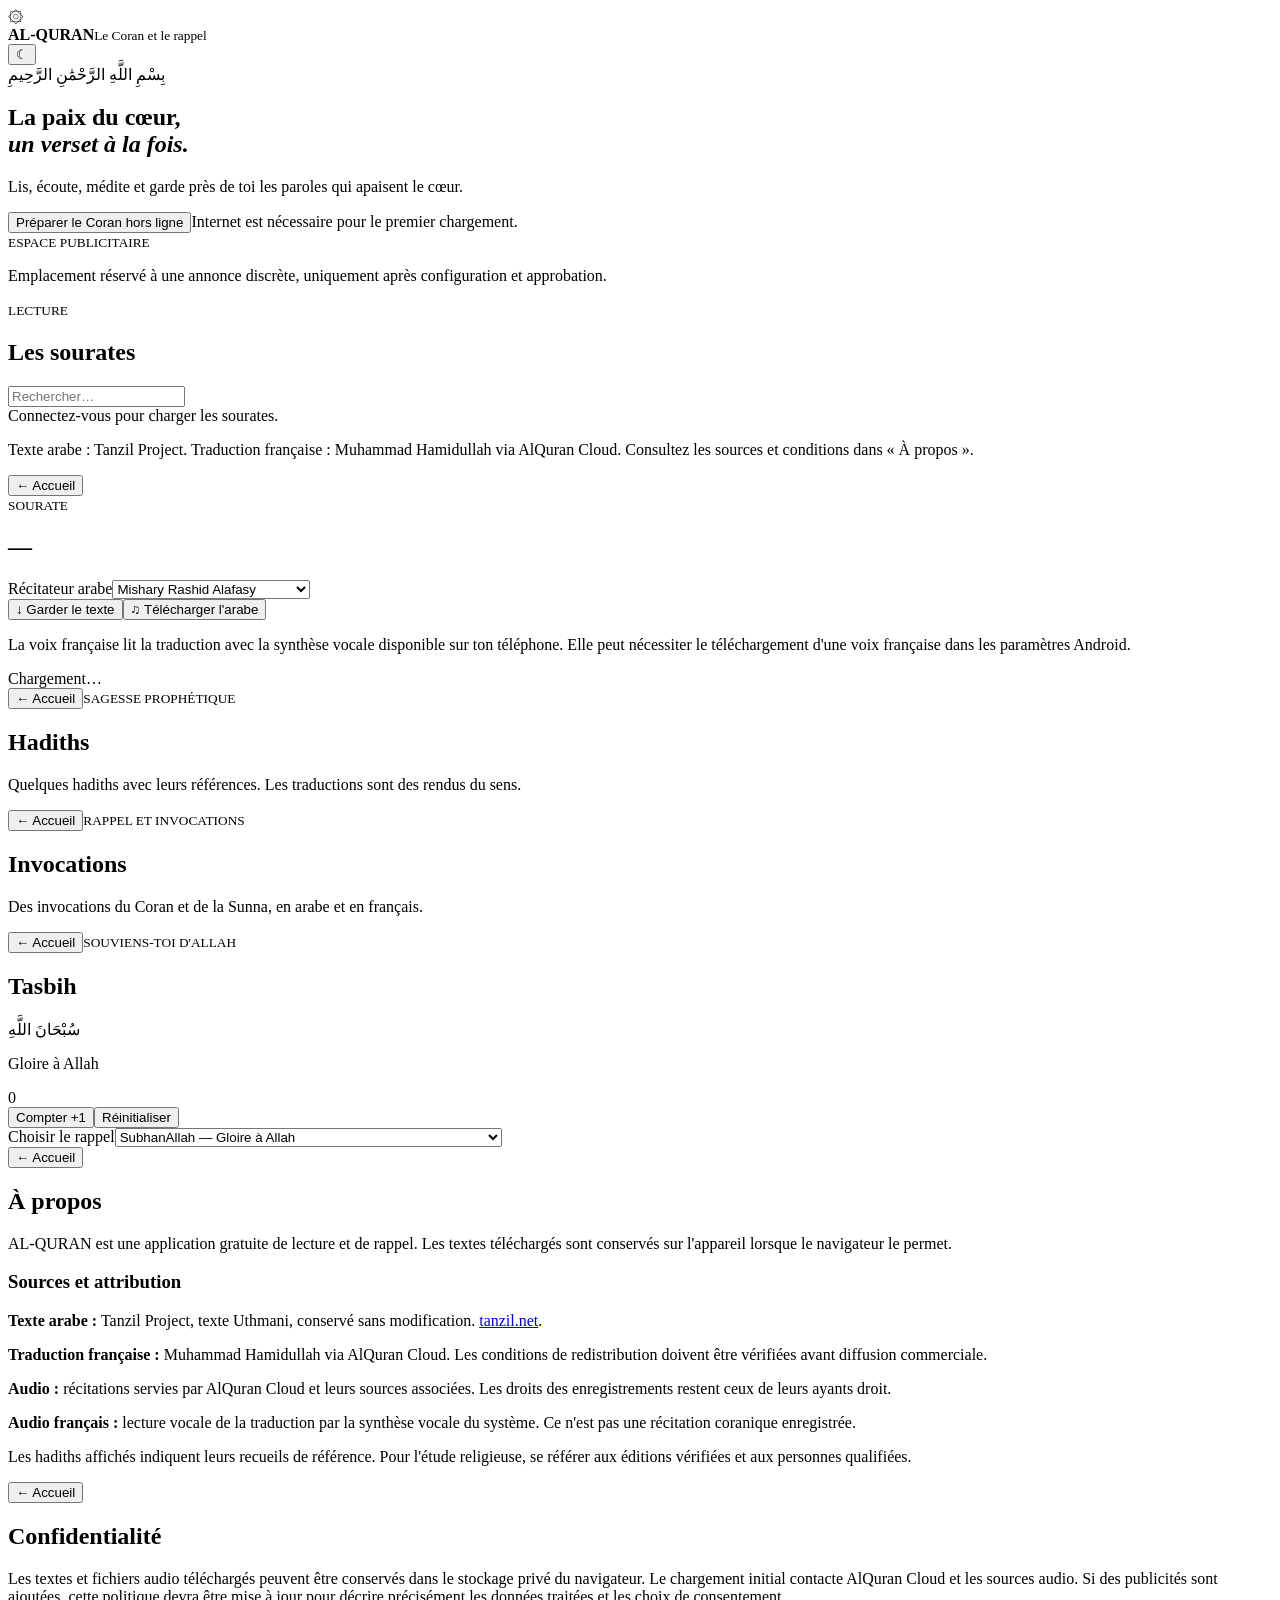
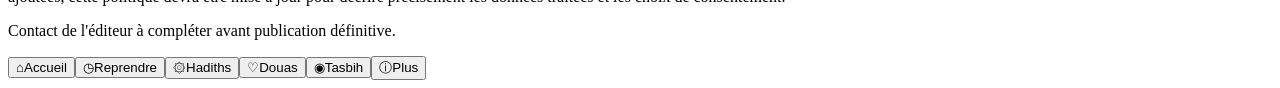
==== index.html @ 8700063e "Add files via upload" ====
<!doctype html>
<html lang="fr">
<head>
<meta charset="utf-8"><meta name="viewport" content="width=device-width,initial-scale=1,viewport-fit=cover">
<meta name="theme-color" content="#0d3b2e"><meta name="description" content="AL-QURAN : Coran en arabe et français, récitations, hadiths, invocations et tasbih.">
<link rel="manifest" href="manifest.webmanifest"><link rel="stylesheet" href="style.css">
<title>AL-QURAN — Le Coran et le rappel</title>
</head><body>
<header class="top"><div class="brand"><div class="mark">۞</div><div><strong>AL-QURAN</strong><small>Le Coran et le rappel</small></div></div><button id="themeBtn" class="iconbtn" aria-label="Changer le thème">☾</button></header>
<main>
<section id="home" class="screen active">
 <div class="hero"><div class="eyebrow">بِسْمِ اللَّهِ الرَّحْمَٰنِ الرَّحِيمِ</div><h1>La paix du cœur,<br><em>un verset à la fois.</em></h1><p>Lis, écoute, médite et garde près de toi les paroles qui apaisent le cœur.</p><div class="hero-actions"><button id="syncBtn" class="primary">Préparer le Coran hors ligne</button><span id="syncStatus" class="muted">Internet est nécessaire pour le premier chargement.</span></div></div>
 <aside class="ad-slot"><small>ESPACE PUBLICITAIRE</small><p>Emplacement réservé à une annonce discrète, uniquement après configuration et approbation.</p></aside>
 <div class="sectionhead"><div><small>LECTURE</small><h2>Les sourates</h2></div><input id="search" placeholder="Rechercher…" aria-label="Rechercher une sourate"></div><div id="surahList" class="surah-list"><div class="empty">Connectez-vous pour charger les sourates.</div></div>
 <p class="credit">Texte arabe : Tanzil Project. Traduction française : Muhammad Hamidullah via AlQuran Cloud. Consultez les sources et conditions dans « À propos ».</p>
</section>
<section id="reader" class="screen"><button class="back" id="backBtn">← Accueil</button><div class="reader-head"><small id="surahMeta">SOURATE</small><h1 id="surahTitle">—</h1><div id="surahMeaning" class="muted"></div>
 <label class="field-label" for="reciterSelect">Récitateur arabe</label><select id="reciterSelect" class="select"><option value="ar.alafasy">Mishary Rashid Alafasy</option><option value="ar.sudais">Abdul Rahman Al-Sudais</option><option value="ar.husary">Mahmoud Khalil Al-Husary</option><option value="ar.minshawi">Mohamed Siddiq Al-Minshawi</option><option value="ar.mahermuaiqly">Maher Al-Muaiqly</option></select>
 <div class="reader-tools"><button id="downloadTextBtn" class="soft">↓ Garder le texte</button><button id="downloadAudioBtn" class="soft">♫ Télécharger l'arabe</button></div><div id="audioStatus" class="muted"></div><p class="muted">La voix française lit la traduction avec la synthèse vocale disponible sur ton téléphone. Elle peut nécessiter le téléchargement d'une voix française dans les paramètres Android.</p></div><div id="ayahList" class="ayah-list"><div class="empty">Chargement…</div></div></section>
<section id="hadith" class="screen"><button class="back" data-home>← Accueil</button><small class="eyebrow-label">SAGESSE PROPHÉTIQUE</small><h1>Hadiths</h1><p class="muted">Quelques hadiths avec leurs références. Les traductions sont des rendus du sens.</p><div id="hadithList" class="content-list"></div></section>
<section id="duas" class="screen"><button class="back" data-home>← Accueil</button><small class="eyebrow-label">RAPPEL ET INVOCATIONS</small><h1>Invocations</h1><p class="muted">Des invocations du Coran et de la Sunna, en arabe et en français.</p><div id="duaList" class="content-list"></div></section>
<section id="tasbih" class="screen"><button class="back" data-home>← Accueil</button><small class="eyebrow-label">SOUVIENS-TOI D'ALLAH</small><h1>Tasbih</h1><div class="tasbih-card"><p class="arabic tasbih-ar" id="dhikrText">سُبْحَانَ اللَّهِ</p><p class="muted" id="dhikrMeaning">Gloire à Allah</p><div id="counter" class="counter">0</div><div class="tasbih-actions"><button id="countBtn" class="primary">Compter +1</button><button id="resetBtn" class="soft">Réinitialiser</button></div><label class="field-label" for="dhikrSelect">Choisir le rappel</label><select id="dhikrSelect" class="select"><option value="0">SubhanAllah — Gloire à Allah</option><option value="1">Alhamdulillah — Louange à Allah</option><option value="2">Allahu Akbar — Allah est le plus grand</option><option value="3">Astaghfirullah — Je demande pardon à Allah</option><option value="4">La ilaha illa Allah — Nulle divinité digne d'adoration sauf Allah</option></select></div></section>
<section id="about" class="screen"><button class="back" data-home>← Accueil</button><h1>À propos</h1><p>AL-QURAN est une application gratuite de lecture et de rappel. Les textes téléchargés sont conservés sur l'appareil lorsque le navigateur le permet.</p><h3>Sources et attribution</h3><p><b>Texte arabe :</b> Tanzil Project, texte Uthmani, conservé sans modification. <a href="https://tanzil.net" target="_blank" rel="noopener">tanzil.net</a>.</p><p><b>Traduction française :</b> Muhammad Hamidullah via AlQuran Cloud. Les conditions de redistribution doivent être vérifiées avant diffusion commerciale.</p><p><b>Audio :</b> récitations servies par AlQuran Cloud et leurs sources associées. Les droits des enregistrements restent ceux de leurs ayants droit.</p><p><b>Audio français :</b> lecture vocale de la traduction par la synthèse vocale du système. Ce n'est pas une récitation coranique enregistrée.</p><p>Les hadiths affichés indiquent leurs recueils de référence. Pour l'étude religieuse, se référer aux éditions vérifiées et aux personnes qualifiées.</p></section>
<section id="privacy" class="screen"><button class="back" data-home>← Accueil</button><h1>Confidentialité</h1><p>Les textes et fichiers audio téléchargés peuvent être conservés dans le stockage privé du navigateur. Le chargement initial contacte AlQuran Cloud et les sources audio. Si des publicités sont ajoutées, cette politique devra être mise à jour pour décrire précisément les données traitées et les choix de consentement.</p><p>Contact de l'éditeur à compléter avant publication définitive.</p></section>
</main>
<nav class="bottom"><button class="tab active" data-screen="home">⌂<span>Accueil</span></button><button class="tab" id="lastTab">◷<span>Reprendre</span></button><button class="tab" data-screen="hadith">۞<span>Hadiths</span></button><button class="tab" data-screen="duas">♡<span>Douas</span></button><button class="tab" data-screen="tasbih">◉<span>Tasbih</span></button><button class="tab" data-screen="about">ⓘ<span>Plus</span></button></nav><div id="toast" role="status"></div><script src="app.js"></script></body></html>
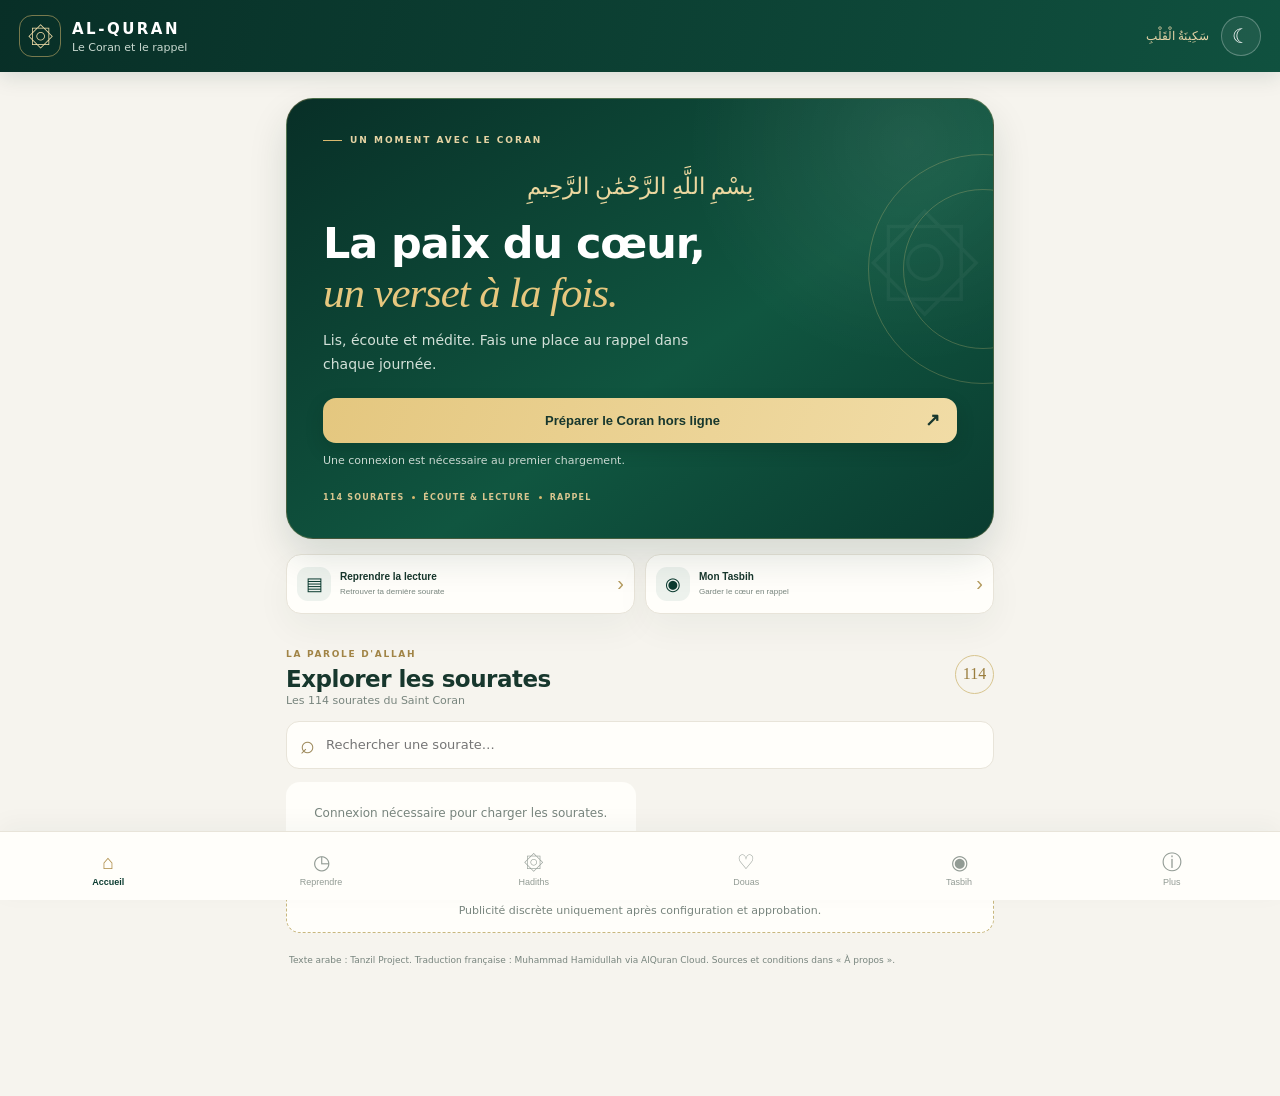
==== commit 1bfd2ffd: "Add files via upload" ====
--- a/index.html
+++ b/index.html
@@ -2,25 +2,30 @@
 <html lang="fr">
 <head>
 <meta charset="utf-8"><meta name="viewport" content="width=device-width,initial-scale=1,viewport-fit=cover">
-<meta name="theme-color" content="#0d3b2e"><meta name="description" content="AL-QURAN : Coran en arabe et français, récitations, hadiths, invocations et tasbih.">
+<meta name="theme-color" content="#082f27">
+<meta name="google-adsense-account" content="ca-pub-1079798740806883">
+<script async src="https://pagead2.googlesyndication.com/pagead/js/adsbygoogle.js?client=ca-pub-1079798740806883" crossorigin="anonymous"></script><meta name="description" content="AL-QURAN : Coran complet en arabe et français, récitations, hadiths, invocations et tasbih.">
 <link rel="manifest" href="manifest.webmanifest"><link rel="stylesheet" href="style.css">
 <title>AL-QURAN — Le Coran et le rappel</title>
-</head><body>
-<header class="top"><div class="brand"><div class="mark">۞</div><div><strong>AL-QURAN</strong><small>Le Coran et le rappel</small></div></div><button id="themeBtn" class="iconbtn" aria-label="Changer le thème">☾</button></header>
+</head>
+<body>
+<header class="top"><a class="brand" href="#home" aria-label="Accueil AL-QURAN"><span class="brand-mark">۞</span><span><strong>AL-QURAN</strong><small>Le Coran et le rappel</small></span></a><div class="top-actions"><span class="top-caption">سَكِينَةُ الْقَلْبِ</span><button id="themeBtn" class="iconbtn" aria-label="Changer le thème">☾</button></div></header>
 <main>
 <section id="home" class="screen active">
- <div class="hero"><div class="eyebrow">بِسْمِ اللَّهِ الرَّحْمَٰنِ الرَّحِيمِ</div><h1>La paix du cœur,<br><em>un verset à la fois.</em></h1><p>Lis, écoute, médite et garde près de toi les paroles qui apaisent le cœur.</p><div class="hero-actions"><button id="syncBtn" class="primary">Préparer le Coran hors ligne</button><span id="syncStatus" class="muted">Internet est nécessaire pour le premier chargement.</span></div></div>
- <aside class="ad-slot"><small>ESPACE PUBLICITAIRE</small><p>Emplacement réservé à une annonce discrète, uniquement après configuration et approbation.</p></aside>
- <div class="sectionhead"><div><small>LECTURE</small><h2>Les sourates</h2></div><input id="search" placeholder="Rechercher…" aria-label="Rechercher une sourate"></div><div id="surahList" class="surah-list"><div class="empty">Connectez-vous pour charger les sourates.</div></div>
- <p class="credit">Texte arabe : Tanzil Project. Traduction française : Muhammad Hamidullah via AlQuran Cloud. Consultez les sources et conditions dans « À propos ».</p>
+ <div class="hero"><div class="hero-orbit orbit-one"></div><div class="hero-orbit orbit-two"></div><div class="hero-kicker"><span></span> UN MOMENT AVEC LE CORAN</div><div class="bismillah" lang="ar">بِسْمِ اللَّهِ الرَّحْمَٰنِ الرَّحِيمِ</div><h1>La paix du cœur,<br><em>un verset à la fois.</em></h1><p>Lis, écoute et médite. Fais une place au rappel dans chaque journée.</p><div class="hero-actions"><button id="syncBtn" class="primary">Préparer le Coran hors ligne <span>↗</span></button><span id="syncStatus" class="hero-note">Une connexion est nécessaire au premier chargement.</span></div><div class="hero-foot"><span>114 SOURATES</span><i></i><span>ÉCOUTE & LECTURE</span><i></i><span>RAPPEL</span></div></div>
+ <div class="quick-grid"><button class="quick-card" data-screen="reader" id="quickRead"><span class="quick-icon">▤</span><span><b>Reprendre la lecture</b><small>Retrouver ta dernière sourate</small></span><span class="quick-arrow">›</span></button><button class="quick-card" data-screen="tasbih"><span class="quick-icon">◉</span><span><b>Mon Tasbih</b><small>Garder le cœur en rappel</small></span><span class="quick-arrow">›</span></button></div>
+ <div class="sectionhead"><div><small class="eyebrow-label">LA PAROLE D'ALLAH</small><h2>Explorer les sourates</h2><p>Les 114 sourates du Saint Coran</p></div><span class="section-count">114</span></div>
+ <div class="search-wrap"><span>⌕</span><input id="search" placeholder="Rechercher une sourate…" aria-label="Rechercher une sourate"></div><div id="surahList" class="surah-list"><div class="empty">Connexion nécessaire pour charger les sourates.</div></div>
+ <div class="ad-slot"><small>ESPACE RÉSERVÉ</small><p>Publicité discrète uniquement après configuration et approbation.</p></div>
+ <p class="credit">Texte arabe : Tanzil Project. Traduction française : Muhammad Hamidullah via AlQuran Cloud. Sources et conditions dans « À propos ».</p>
 </section>
-<section id="reader" class="screen"><button class="back" id="backBtn">← Accueil</button><div class="reader-head"><small id="surahMeta">SOURATE</small><h1 id="surahTitle">—</h1><div id="surahMeaning" class="muted"></div>
- <label class="field-label" for="reciterSelect">Récitateur arabe</label><select id="reciterSelect" class="select"><option value="ar.alafasy">Mishary Rashid Alafasy</option><option value="ar.sudais">Abdul Rahman Al-Sudais</option><option value="ar.husary">Mahmoud Khalil Al-Husary</option><option value="ar.minshawi">Mohamed Siddiq Al-Minshawi</option><option value="ar.mahermuaiqly">Maher Al-Muaiqly</option></select>
- <div class="reader-tools"><button id="downloadTextBtn" class="soft">↓ Garder le texte</button><button id="downloadAudioBtn" class="soft">♫ Télécharger l'arabe</button></div><div id="audioStatus" class="muted"></div><p class="muted">La voix française lit la traduction avec la synthèse vocale disponible sur ton téléphone. Elle peut nécessiter le téléchargement d'une voix française dans les paramètres Android.</p></div><div id="ayahList" class="ayah-list"><div class="empty">Chargement…</div></div></section>
-<section id="hadith" class="screen"><button class="back" data-home>← Accueil</button><small class="eyebrow-label">SAGESSE PROPHÉTIQUE</small><h1>Hadiths</h1><p class="muted">Quelques hadiths avec leurs références. Les traductions sont des rendus du sens.</p><div id="hadithList" class="content-list"></div></section>
-<section id="duas" class="screen"><button class="back" data-home>← Accueil</button><small class="eyebrow-label">RAPPEL ET INVOCATIONS</small><h1>Invocations</h1><p class="muted">Des invocations du Coran et de la Sunna, en arabe et en français.</p><div id="duaList" class="content-list"></div></section>
-<section id="tasbih" class="screen"><button class="back" data-home>← Accueil</button><small class="eyebrow-label">SOUVIENS-TOI D'ALLAH</small><h1>Tasbih</h1><div class="tasbih-card"><p class="arabic tasbih-ar" id="dhikrText">سُبْحَانَ اللَّهِ</p><p class="muted" id="dhikrMeaning">Gloire à Allah</p><div id="counter" class="counter">0</div><div class="tasbih-actions"><button id="countBtn" class="primary">Compter +1</button><button id="resetBtn" class="soft">Réinitialiser</button></div><label class="field-label" for="dhikrSelect">Choisir le rappel</label><select id="dhikrSelect" class="select"><option value="0">SubhanAllah — Gloire à Allah</option><option value="1">Alhamdulillah — Louange à Allah</option><option value="2">Allahu Akbar — Allah est le plus grand</option><option value="3">Astaghfirullah — Je demande pardon à Allah</option><option value="4">La ilaha illa Allah — Nulle divinité digne d'adoration sauf Allah</option></select></div></section>
-<section id="about" class="screen"><button class="back" data-home>← Accueil</button><h1>À propos</h1><p>AL-QURAN est une application gratuite de lecture et de rappel. Les textes téléchargés sont conservés sur l'appareil lorsque le navigateur le permet.</p><h3>Sources et attribution</h3><p><b>Texte arabe :</b> Tanzil Project, texte Uthmani, conservé sans modification. <a href="https://tanzil.net" target="_blank" rel="noopener">tanzil.net</a>.</p><p><b>Traduction française :</b> Muhammad Hamidullah via AlQuran Cloud. Les conditions de redistribution doivent être vérifiées avant diffusion commerciale.</p><p><b>Audio :</b> récitations servies par AlQuran Cloud et leurs sources associées. Les droits des enregistrements restent ceux de leurs ayants droit.</p><p><b>Audio français :</b> lecture vocale de la traduction par la synthèse vocale du système. Ce n'est pas une récitation coranique enregistrée.</p><p>Les hadiths affichés indiquent leurs recueils de référence. Pour l'étude religieuse, se référer aux éditions vérifiées et aux personnes qualifiées.</p></section>
-<section id="privacy" class="screen"><button class="back" data-home>← Accueil</button><h1>Confidentialité</h1><p>Les textes et fichiers audio téléchargés peuvent être conservés dans le stockage privé du navigateur. Le chargement initial contacte AlQuran Cloud et les sources audio. Si des publicités sont ajoutées, cette politique devra être mise à jour pour décrire précisément les données traitées et les choix de consentement.</p><p>Contact de l'éditeur à compléter avant publication définitive.</p></section>
+<section id="reader" class="screen"><button class="back" id="backBtn">← Accueil</button><div class="reader-banner"><div class="reader-ornament">۞</div><small id="surahMeta">SOURATE</small><h1 id="surahTitle">—</h1><div id="surahMeaning" class="reader-meaning"></div><div class="reader-pills"><span>ARABE & FRANÇAIS</span><span>ÉCOUTE</span></div></div>
+ <div class="reader-settings"><label class="field-label" for="reciterSelect">Récitateur arabe</label><select id="reciterSelect" class="select"><option value="ar.alafasy">Mishary Rashid Alafasy</option><option value="ar.sudais">Abdul Rahman Al-Sudais</option><option value="ar.husary">Mahmoud Khalil Al-Husary</option><option value="ar.minshawi">Mohamed Siddiq Al-Minshawi</option><option value="ar.mahermuaiqly">Maher Al-Muaiqly</option></select><div class="reader-tools"><button id="downloadTextBtn" class="soft">↓ Garder le texte</button><button id="downloadAudioBtn" class="soft">♫ Télécharger l'arabe</button></div><div id="audioStatus" class="muted"></div><div class="voice-note"><span>◖</span><div><b>Lecture française</b><small>Voix masculine grave, si disponible sur ton téléphone. Une voix française système peut être nécessaire.</small></div></div></div><div id="ayahList" class="ayah-list"><div class="empty">Choisis une sourate.</div></div></section>
+<section id="hadith" class="screen"><button class="back" data-home>← Accueil</button><div class="page-heading"><small class="eyebrow-label">SAGESSE PROPHÉTIQUE</small><h1>Hadiths</h1><p>Des paroles prophétiques accompagnées de leurs références.</p></div><div class="collection-banner"><span>ﷺ</span><div><b>La sagesse au quotidien</b><small>Prends le temps de lire, comprendre et mettre en pratique.</small></div></div><div id="hadithList" class="content-list"></div></section>
+<section id="duas" class="screen"><button class="back" data-home>← Accueil</button><div class="page-heading"><small class="eyebrow-label">RAPPEL ET INVOCATIONS</small><h1>Invocations</h1><p>Des invocations du Coran et de la Sunna, en arabe et en français.</p></div><div id="duaList" class="content-list"></div></section>
+<section id="tasbih" class="screen"><button class="back" data-home>← Accueil</button><div class="page-heading"><small class="eyebrow-label">SOUVIENS-TOI D'ALLAH</small><h1>Tasbih</h1><p>Un instant de rappel, à ton rythme.</p></div><div class="tasbih-card"><div class="tasbih-ring"><div class="tasbih-inner"><p class="arabic tasbih-ar" id="dhikrText">سُبْحَانَ اللَّهِ</p><p class="muted" id="dhikrMeaning">Gloire à Allah</p><div id="counter" class="counter">0</div><small>RÉPÉTITIONS</small></div></div><button id="countBtn" class="count-button">Compter <span>＋</span></button><button id="resetBtn" class="reset-button">Réinitialiser</button><label class="field-label" for="dhikrSelect">Choisir le rappel</label><select id="dhikrSelect" class="select"><option value="0">SubhanAllah — Gloire à Allah</option><option value="1">Alhamdulillah — Louange à Allah</option><option value="2">Allahu Akbar — Allah est le plus grand</option><option value="3">Astaghfirullah — Je demande pardon à Allah</option><option value="4">La ilaha illa Allah — Nulle divinité digne d'adoration sauf Allah</option></select></div></section>
+<section id="about" class="screen"><button class="back" data-home>← Accueil</button><div class="page-heading"><small class="eyebrow-label">INFORMATIONS</small><h1>À propos</h1></div><div class="info-card"><p>AL-QURAN est une application gratuite de lecture et de rappel. Les textes et fichiers audio téléchargés sont conservés sur l'appareil lorsque le navigateur le permet.</p><h3>Sources et attribution</h3><p><b>Texte arabe :</b> Tanzil Project, texte Uthmani, conservé sans modification. <a href="https://tanzil.net" target="_blank" rel="noopener">tanzil.net</a>.</p><p><b>Traduction française :</b> Muhammad Hamidullah via AlQuran Cloud. Les conditions de redistribution doivent être vérifiées avant diffusion commerciale.</p><p><b>Audio :</b> récitations servies par AlQuran Cloud et leurs sources associées. Les droits des enregistrements restent ceux de leurs ayants droit.</p><p><b>Voix française :</b> synthèse vocale masculine du téléphone, si disponible. Ce n'est pas un enregistrement humain fourni par AL-QURAN.</p><p><b>Hadiths et invocations :</b> références indiquées dans l'application. Les traductions rendent le sens et peuvent varier selon les éditions.</p></div></section>
+<section id="privacy" class="screen"><button class="back" data-home>← Accueil</button><div class="page-heading"><small class="eyebrow-label">DONNÉES</small><h1>Confidentialité</h1></div><div class="info-card"><p>Les textes et fichiers audio téléchargés peuvent être conservés dans le stockage privé du navigateur. Le chargement initial contacte AlQuran Cloud et les sources audio.</p><p>Si des publicités sont ajoutées, cette politique devra être mise à jour pour décrire précisément les données traitées et les choix de consentement.</p><p>Contact de l'éditeur à compléter avant publication définitive.</p></div></section>
 </main>
-<nav class="bottom"><button class="tab active" data-screen="home">⌂<span>Accueil</span></button><button class="tab" id="lastTab">◷<span>Reprendre</span></button><button class="tab" data-screen="hadith">۞<span>Hadiths</span></button><button class="tab" data-screen="duas">♡<span>Douas</span></button><button class="tab" data-screen="tasbih">◉<span>Tasbih</span></button><button class="tab" data-screen="about">ⓘ<span>Plus</span></button></nav><div id="toast" role="status"></div><script src="app.js"></script></body></html>
+<nav class="bottom"><button class="tab active" data-screen="home"><span class="tab-icon">⌂</span><span>Accueil</span></button><button class="tab" id="lastTab"><span class="tab-icon">◷</span><span>Reprendre</span></button><button class="tab" data-screen="hadith"><span class="tab-icon">۞</span><span>Hadiths</span></button><button class="tab" data-screen="duas"><span class="tab-icon">♡</span><span>Douas</span></button><button class="tab" data-screen="tasbih"><span class="tab-icon">◉</span><span>Tasbih</span></button><button class="tab" data-screen="about"><span class="tab-icon">ⓘ</span><span>Plus</span></button></nav>
+<div id="toast" role="status"></div><script src="app.js"></script></body></html>
--- a/style.css
+++ b/style.css
@@ -0,0 +1,3 @@
+:root{--bg:#f6f4ee;--card:#fffefa;--ink:#17372d;--muted:#78857e;--green:#0b3b30;--green2:#145b46;--gold:#d8b96f;--gold2:#f0dca7;--line:#e8e4d9;--soft:#edf2ed;--shadow:0 14px 34px #17372d0c}
+*{box-sizing:border-box}html{scroll-behavior:smooth}body{margin:0;background:var(--bg);color:var(--ink);font-family:Inter,system-ui,-apple-system,"Segoe UI",sans-serif;padding-bottom:calc(82px + env(safe-area-inset-bottom));-webkit-font-smoothing:antialiased}.top{height:72px;display:flex;align-items:center;justify-content:space-between;padding:0 19px;background:linear-gradient(105deg,#082f27,#10513f);color:#fff;position:sticky;top:0;z-index:8;box-shadow:0 5px 20px #082f2720}.brand{display:flex;align-items:center;gap:11px;color:inherit;text-decoration:none}.brand-mark{display:grid;place-items:center;width:42px;height:42px;border:1px solid #d8b96f88;border-radius:13px;color:var(--gold2);font-size:26px;transform:rotate(0deg)}.brand strong{letter-spacing:2.5px;font-size:15px}.brand small{display:block;color:#c9d9d0;font-size:11px;margin-top:3px}.top-actions{display:flex;align-items:center;gap:12px}.top-caption{font-family:Georgia,serif;color:#e4d3a6;font-size:12px}.iconbtn{border:1px solid #ffffff45;background:#ffffff10;color:white;border-radius:50%;width:40px;height:40px;font-size:20px}.screen{display:none;max-width:760px;margin:auto;padding:20px 18px 24px}.screen.active{display:block}.hero{background:radial-gradient(circle at 88% 10%,#ffffff13,transparent 30%),linear-gradient(145deg,#082f27,#105640 58%,#0a3c30);border:1px solid #c8aa6250;border-radius:27px;padding:25px 22px 20px;color:white;position:relative;overflow:hidden;box-shadow:0 18px 38px #082f2722}.hero-orbit{position:absolute;border:1px solid #e5ca8040;border-radius:50%;pointer-events:none}.orbit-one{width:230px;height:230px;right:-105px;top:55px}.orbit-two{width:160px;height:160px;right:-70px;top:90px}.hero:after{content:"۞";position:absolute;right:12px;top:95px;font-size:115px;color:#ffffff0b;pointer-events:none}.hero-kicker{position:relative;z-index:1;display:flex;align-items:center;gap:8px;font-size:9px;letter-spacing:2px;font-weight:800;color:#e6d4a4}.hero-kicker span{width:19px;height:1px;background:var(--gold)}.bismillah{position:relative;z-index:1;text-align:center;color:#ecd79f;font-family:"Noto Naskh Arabic","Amiri",serif;font-size:23px;line-height:1.8;margin:21px 0 12px}.hero h1{position:relative;z-index:1;font-size:35px;line-height:1.12;letter-spacing:-1.1px;margin:0 0 12px;font-weight:780}.hero h1 em{font-family:Georgia,serif;color:#e6c77e;font-weight:500}.hero p{position:relative;z-index:1;color:#d2e0d8;line-height:1.7;max-width:390px;font-size:13px;margin:0}.hero-actions{position:relative;z-index:1;display:flex;flex-direction:column;gap:10px;margin-top:22px}.primary{background:linear-gradient(110deg,#e4c77f,#f1dca6);color:#17372d;border:0;border-radius:13px;padding:15px 17px;font-weight:800;font-size:13px;box-shadow:0 7px 18px #041e1730}.primary span{float:right;font-size:18px;line-height:14px}.hero-note{color:#c9d8d0;font-size:11px;line-height:1.5}.hero-foot{position:relative;z-index:1;display:flex;align-items:center;gap:8px;margin-top:23px;color:#d8c58f;font-size:8px;letter-spacing:1.2px;font-weight:750}.hero-foot i{height:3px;width:3px;border-radius:50%;background:#d8b96f}.quick-grid{display:grid;grid-template-columns:1fr 1fr;gap:10px;margin:15px 0 27px}.quick-card{display:flex;align-items:center;gap:9px;text-align:left;background:var(--card);border:1px solid var(--line);border-radius:15px;padding:12px 10px;box-shadow:var(--shadow);color:var(--ink);min-width:0}.quick-icon{display:grid;place-items:center;flex:none;width:34px;height:34px;border-radius:11px;background:var(--soft);color:var(--green);font-size:18px}.quick-card b{display:block;font-size:10px;line-height:1.35}.quick-card small{display:block;font-size:8px;color:var(--muted);margin-top:4px;line-height:1.35}.quick-arrow{margin-left:auto;color:#b49b5e;font-size:20px}.sectionhead{display:flex;justify-content:space-between;align-items:center;gap:12px;margin:28px 0 14px}.sectionhead small,.eyebrow-label{color:#a18446;letter-spacing:1.7px;font-weight:800;font-size:9px}.sectionhead h2{margin:5px 0 2px;font-size:23px;letter-spacing:-.5px}.sectionhead p{margin:0;color:var(--muted);font-size:11px}.section-count{display:grid;place-items:center;width:39px;height:39px;border-radius:50%;border:1px solid #d8c58f;color:#9a7d3d;font-family:Georgia,serif;font-size:16px}.search-wrap{height:48px;display:flex;align-items:center;gap:9px;background:var(--card);border:1px solid var(--line);border-radius:13px;padding:0 13px;margin-bottom:13px;color:#9b8758}.search-wrap span{font-size:25px}.search-wrap input{width:100%;min-width:0;border:0;outline:0;background:transparent;color:var(--ink);font:inherit;font-size:13px}.surah-list{display:grid;gap:9px}.surah{width:100%;display:flex;align-items:center;gap:12px;text-align:left;background:var(--card);padding:13px 12px;border-radius:15px;border:1px solid var(--line);box-shadow:0 4px 12px #17372d07;color:var(--ink);font:inherit;cursor:pointer}.num{width:36px;height:36px;display:grid;place-items:center;background:#edf2ed;color:var(--green);transform:rotate(45deg);border-radius:10px;font-size:11px;font-weight:800;flex:none}.num span{transform:rotate(-45deg)}.surah-info{flex:1;min-width:0}.surah-info b{display:block;font-size:13px}.surah-info small{display:block;color:var(--muted);font-size:10px;margin-top:4px}.surah-ar{font-family:"Noto Naskh Arabic","Amiri",serif;font-size:22px;color:var(--green);direction:rtl}.surah-chevron{color:#b49b5e;font-size:21px;margin-left:1px}.ad-slot{margin:20px 0 12px;padding:13px 15px;border:1px dashed #c8b77e;border-radius:14px;background:var(--card);color:var(--muted);text-align:center}.ad-slot small{font-size:9px;letter-spacing:1.4px;font-weight:800;color:#a18446}.ad-slot p{font-size:11px;line-height:1.5;margin:6px 0 0}.credit{font-size:9px;color:var(--muted);line-height:1.6;margin:20px 3px}.back{border:0;background:none;color:var(--green);font-weight:750;padding:7px 0 17px;font-size:13px}.reader-banner{position:relative;overflow:hidden;text-align:center;background:linear-gradient(145deg,#0a382d,#155943);color:white;border-radius:22px;padding:27px 18px 22px;box-shadow:var(--shadow)}.reader-ornament{position:absolute;right:10px;top:0;color:#ffffff0c;font-size:100px}.reader-banner small{color:#e0c78b;letter-spacing:1.6px;font-size:9px;font-weight:800}.reader-banner h1{font-family:"Noto Naskh Arabic","Amiri",serif;font-size:34px;font-weight:500;margin:7px 0;line-height:1.6}.reader-meaning{font-size:12px;color:#d0ded6}.reader-pills{display:flex;justify-content:center;gap:7px;margin-top:17px}.reader-pills span{border:1px solid #ffffff35;border-radius:20px;padding:6px 9px;font-size:8px;letter-spacing:1px;color:#e5d6aa}.reader-settings{background:var(--card);border:1px solid var(--line);border-radius:17px;padding:15px;margin-top:12px}.field-label{display:block;text-align:left;font-size:10px;font-weight:800;letter-spacing:.4px;color:var(--muted);margin:5px 0 7px}.select{width:100%;padding:12px;border:1px solid var(--line);border-radius:11px;background:var(--card);color:var(--ink);font:inherit;font-size:12px}.reader-tools{display:flex;gap:8px;justify-content:center;flex-wrap:wrap;margin-top:12px}.soft{border:1px solid #dce5dd;background:var(--soft);color:var(--green);border-radius:10px;padding:10px 12px;font-size:11px;font-weight:750}.muted{color:var(--muted);font-size:11px;line-height:1.5}.voice-note{display:flex;gap:10px;align-items:center;margin-top:14px;padding:10px;background:#f4f0e5;border-radius:11px;color:#806a38}.voice-note>span{font-size:20px}.voice-note b,.voice-note small{display:block}.voice-note b{font-size:10px}.voice-note small{font-size:9px;line-height:1.5;margin-top:3px;color:#857b65}.ayah-list{display:grid;gap:11px;margin-top:13px}.ayah{background:var(--card);border:1px solid var(--line);border-radius:16px;padding:16px;box-shadow:0 5px 15px #17372d08}.ayah-top{display:flex;justify-content:space-between;align-items:center;color:#a18446;font-size:9px;letter-spacing:1px}.verse-actions{display:flex;gap:5px}.play,.fav-btn{border:0;background:var(--soft);color:var(--green);border-radius:20px;min-width:39px;height:31px;padding:0 9px;font-size:10px;font-weight:800}.french-play{background:#f3eddd;color:#876a31}.fav-btn{min-width:30px;font-size:17px;padding:0;color:#9a8551}.fav-btn.is-fav{color:#b44d52}.arabic{font-family:"Noto Naskh Arabic","Amiri",serif;font-size:28px;line-height:2.05;text-align:right;direction:rtl;margin:13px 0;color:var(--ink)}.translation{font-size:13px;line-height:1.8;color:var(--muted);border-top:1px solid var(--line);padding-top:11px}.page-heading{margin:0 0 18px}.page-heading h1{font-size:31px;letter-spacing:-.8px;margin:5px 0}.page-heading p{font-size:12px;color:var(--muted);line-height:1.6;margin:0}.collection-banner{display:flex;align-items:center;gap:14px;padding:17px;border-radius:16px;background:linear-gradient(120deg,#0b3b30,#155943);color:white;margin-bottom:17px}.collection-banner>span{font-family:serif;color:#e7cd91;font-size:31px}.collection-banner b,.collection-banner small{display:block}.collection-banner b{font-size:13px}.collection-banner small{font-size:10px;color:#d0ded6;margin-top:4px;line-height:1.5}.content-list{display:grid;gap:12px}.faith-card,.info-card{background:var(--card);border:1px solid var(--line);border-radius:17px;padding:17px;box-shadow:var(--shadow)}.card-index{font-size:9px;letter-spacing:1.6px;font-weight:850;color:#a18446}.faith-card h3{font-size:14px;margin:10px 0}.faith-card p,.info-card p{font-size:13px;line-height:1.8;color:var(--ink)}.faith-card small{color:var(--muted);font-size:10px;line-height:1.6}.faith-card .arabic{font-size:25px;line-height:2}.tasbih-card{text-align:center;margin-top:8px;padding:22px 18px;background:var(--card);border:1px solid var(--line);border-radius:22px;box-shadow:var(--shadow)}.tasbih-ring{width:min(76vw,285px);height:min(76vw,285px);margin:3px auto 20px;padding:10px;border-radius:50%;background:conic-gradient(from 30deg,#d8b96f,#f4e8c7,#a88a49,#d8b96f);box-shadow:0 10px 25px #b69a5630}.tasbih-inner{width:100%;height:100%;display:flex;flex-direction:column;align-items:center;justify-content:center;border-radius:50%;background:var(--card);border:1px solid #d8b96f80}.tasbih-ar{margin:3px 0;font-size:29px}.counter{font-size:61px;font-weight:750;color:var(--green);font-variant-numeric:tabular-nums;line-height:1.1;margin:12px 0 4px}.tasbih-inner>small{font-size:8px;letter-spacing:2px;color:#a18446;font-weight:800}.count-button{display:block;width:100%;background:linear-gradient(110deg,#0b3b30,#176047);color:#fff;border:0;border-radius:14px;padding:15px;font-size:14px;font-weight:800}.count-button span{color:#e6cb8b;font-size:19px;margin-left:7px}.reset-button{border:0;background:transparent;color:var(--muted);padding:12px;font-size:11px}.tasbih-card .field-label{text-align:left;margin-top:12px}.bottom{position:fixed;bottom:0;left:0;right:0;height:calc(69px + env(safe-area-inset-bottom));padding:5px 2px env(safe-area-inset-bottom);background:var(--card);border-top:1px solid var(--line);display:flex;justify-content:space-around;z-index:9;box-shadow:0 -7px 25px #17372d0a}.tab{flex:1;min-width:0;border:0;background:none;color:#929b94;font-size:9px;display:flex;flex-direction:column;align-items:center;justify-content:center;gap:3px}.tab-icon{font-size:20px;line-height:1.2}.tab.active{color:var(--green);font-weight:850}.tab.active .tab-icon{color:#b08f4c}#toast{position:fixed;bottom:calc(83px + env(safe-area-inset-bottom));left:50%;transform:translateX(-50%);background:#172a23;color:white;padding:11px 16px;border-radius:12px;font-size:11px;opacity:0;pointer-events:none;transition:.2s;max-width:90%;z-index:12;text-align:center}#toast.show{opacity:1}a{color:var(--green)}.empty{padding:24px;text-align:center;background:var(--card);border-radius:14px;color:var(--muted);font-size:12px}.dark{--bg:#101b17;--card:#192720;--ink:#edf4ef;--muted:#a9b8ae;--line:#2b3c32;--green:#d9c181;--green2:#0d3b2e;--soft:#243a2e;--shadow:0 14px 34px #0002}.dark .top{background:#081f1a}.dark .hero,.dark .reader-banner,.dark .collection-banner{background:linear-gradient(145deg,#081f1a,#103d2e)}.dark .num{background:#294334;color:#e0c27d}.dark .surah-ar{color:#e0c27d}.dark .soft,.dark .play{background:#263d31;color:#e0c27d;border-color:#395344}.dark .french-play{background:#453d2b;color:#f0dca7}.dark .back{color:#e0c27d}.dark .voice-note{background:#2c3328;color:#e0c27d}.dark .voice-note small{color:#c5c0ad}.dark .counter{color:#e0c27d}.dark .count-button{background:linear-gradient(110deg,#174d3b,#23694e)}.dark .tab.active{color:#e0c27d}
+@media(min-width:650px){.screen{padding:26px}.hero{padding:36px}.hero h1{font-size:43px}.surah-list{grid-template-columns:1fr 1fr}.hero p{font-size:14px}}
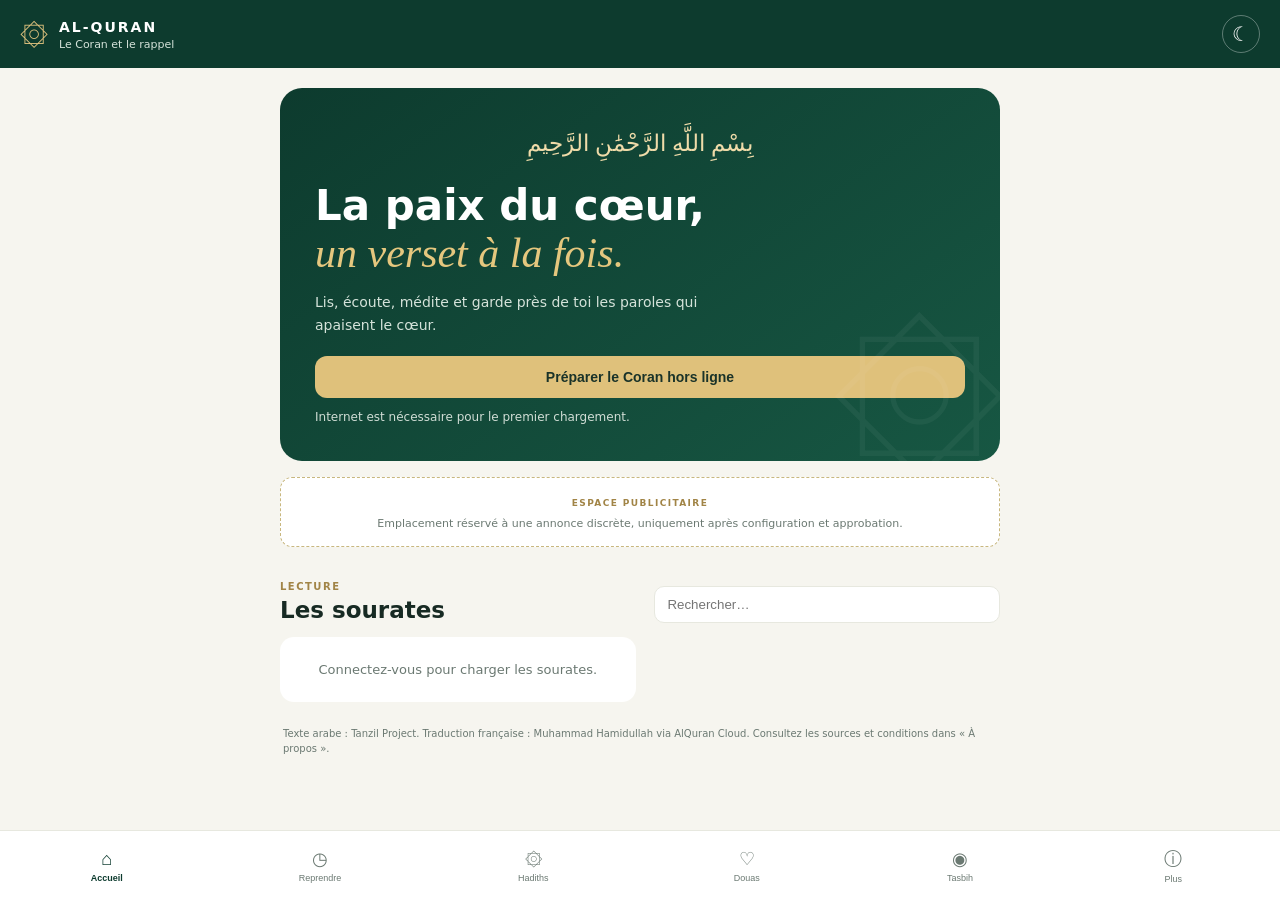
==== commit e14d8518: "Add files via upload" ====
--- a/index.html
+++ b/index.html
@@ -2,30 +2,25 @@
 <html lang="fr">
 <head>
 <meta charset="utf-8"><meta name="viewport" content="width=device-width,initial-scale=1,viewport-fit=cover">
-<meta name="theme-color" content="#082f27">
-<meta name="google-adsense-account" content="ca-pub-1079798740806883">
-<script async src="https://pagead2.googlesyndication.com/pagead/js/adsbygoogle.js?client=ca-pub-1079798740806883" crossorigin="anonymous"></script><meta name="description" content="AL-QURAN : Coran complet en arabe et français, récitations, hadiths, invocations et tasbih.">
+<meta name="theme-color" content="#0d3b2e"><meta name="description" content="AL-QURAN : Coran en arabe et français, récitations, hadiths, invocations et tasbih.">
 <link rel="manifest" href="manifest.webmanifest"><link rel="stylesheet" href="style.css">
 <title>AL-QURAN — Le Coran et le rappel</title>
-</head>
-<body>
-<header class="top"><a class="brand" href="#home" aria-label="Accueil AL-QURAN"><span class="brand-mark">۞</span><span><strong>AL-QURAN</strong><small>Le Coran et le rappel</small></span></a><div class="top-actions"><span class="top-caption">سَكِينَةُ الْقَلْبِ</span><button id="themeBtn" class="iconbtn" aria-label="Changer le thème">☾</button></div></header>
+</head><body>
+<header class="top"><div class="brand"><div class="mark">۞</div><div><strong>AL-QURAN</strong><small>Le Coran et le rappel</small></div></div><button id="themeBtn" class="iconbtn" aria-label="Changer le thème">☾</button></header>
 <main>
 <section id="home" class="screen active">
- <div class="hero"><div class="hero-orbit orbit-one"></div><div class="hero-orbit orbit-two"></div><div class="hero-kicker"><span></span> UN MOMENT AVEC LE CORAN</div><div class="bismillah" lang="ar">بِسْمِ اللَّهِ الرَّحْمَٰنِ الرَّحِيمِ</div><h1>La paix du cœur,<br><em>un verset à la fois.</em></h1><p>Lis, écoute et médite. Fais une place au rappel dans chaque journée.</p><div class="hero-actions"><button id="syncBtn" class="primary">Préparer le Coran hors ligne <span>↗</span></button><span id="syncStatus" class="hero-note">Une connexion est nécessaire au premier chargement.</span></div><div class="hero-foot"><span>114 SOURATES</span><i></i><span>ÉCOUTE & LECTURE</span><i></i><span>RAPPEL</span></div></div>
- <div class="quick-grid"><button class="quick-card" data-screen="reader" id="quickRead"><span class="quick-icon">▤</span><span><b>Reprendre la lecture</b><small>Retrouver ta dernière sourate</small></span><span class="quick-arrow">›</span></button><button class="quick-card" data-screen="tasbih"><span class="quick-icon">◉</span><span><b>Mon Tasbih</b><small>Garder le cœur en rappel</small></span><span class="quick-arrow">›</span></button></div>
- <div class="sectionhead"><div><small class="eyebrow-label">LA PAROLE D'ALLAH</small><h2>Explorer les sourates</h2><p>Les 114 sourates du Saint Coran</p></div><span class="section-count">114</span></div>
- <div class="search-wrap"><span>⌕</span><input id="search" placeholder="Rechercher une sourate…" aria-label="Rechercher une sourate"></div><div id="surahList" class="surah-list"><div class="empty">Connexion nécessaire pour charger les sourates.</div></div>
- <div class="ad-slot"><small>ESPACE RÉSERVÉ</small><p>Publicité discrète uniquement après configuration et approbation.</p></div>
- <p class="credit">Texte arabe : Tanzil Project. Traduction française : Muhammad Hamidullah via AlQuran Cloud. Sources et conditions dans « À propos ».</p>
+ <div class="hero"><div class="eyebrow">بِسْمِ اللَّهِ الرَّحْمَٰنِ الرَّحِيمِ</div><h1>La paix du cœur,<br><em>un verset à la fois.</em></h1><p>Lis, écoute, médite et garde près de toi les paroles qui apaisent le cœur.</p><div class="hero-actions"><button id="syncBtn" class="primary">Préparer le Coran hors ligne</button><span id="syncStatus" class="muted">Internet est nécessaire pour le premier chargement.</span></div></div>
+ <aside class="ad-slot"><small>ESPACE PUBLICITAIRE</small><p>Emplacement réservé à une annonce discrète, uniquement après configuration et approbation.</p></aside>
+ <div class="sectionhead"><div><small>LECTURE</small><h2>Les sourates</h2></div><input id="search" placeholder="Rechercher…" aria-label="Rechercher une sourate"></div><div id="surahList" class="surah-list"><div class="empty">Connectez-vous pour charger les sourates.</div></div>
+ <p class="credit">Texte arabe : Tanzil Project. Traduction française : Muhammad Hamidullah via AlQuran Cloud. Consultez les sources et conditions dans « À propos ».</p>
 </section>
-<section id="reader" class="screen"><button class="back" id="backBtn">← Accueil</button><div class="reader-banner"><div class="reader-ornament">۞</div><small id="surahMeta">SOURATE</small><h1 id="surahTitle">—</h1><div id="surahMeaning" class="reader-meaning"></div><div class="reader-pills"><span>ARABE & FRANÇAIS</span><span>ÉCOUTE</span></div></div>
- <div class="reader-settings"><label class="field-label" for="reciterSelect">Récitateur arabe</label><select id="reciterSelect" class="select"><option value="ar.alafasy">Mishary Rashid Alafasy</option><option value="ar.sudais">Abdul Rahman Al-Sudais</option><option value="ar.husary">Mahmoud Khalil Al-Husary</option><option value="ar.minshawi">Mohamed Siddiq Al-Minshawi</option><option value="ar.mahermuaiqly">Maher Al-Muaiqly</option></select><div class="reader-tools"><button id="downloadTextBtn" class="soft">↓ Garder le texte</button><button id="downloadAudioBtn" class="soft">♫ Télécharger l'arabe</button></div><div id="audioStatus" class="muted"></div><div class="voice-note"><span>◖</span><div><b>Lecture française</b><small>Voix masculine grave, si disponible sur ton téléphone. Une voix française système peut être nécessaire.</small></div></div></div><div id="ayahList" class="ayah-list"><div class="empty">Choisis une sourate.</div></div></section>
-<section id="hadith" class="screen"><button class="back" data-home>← Accueil</button><div class="page-heading"><small class="eyebrow-label">SAGESSE PROPHÉTIQUE</small><h1>Hadiths</h1><p>Des paroles prophétiques accompagnées de leurs références.</p></div><div class="collection-banner"><span>ﷺ</span><div><b>La sagesse au quotidien</b><small>Prends le temps de lire, comprendre et mettre en pratique.</small></div></div><div id="hadithList" class="content-list"></div></section>
-<section id="duas" class="screen"><button class="back" data-home>← Accueil</button><div class="page-heading"><small class="eyebrow-label">RAPPEL ET INVOCATIONS</small><h1>Invocations</h1><p>Des invocations du Coran et de la Sunna, en arabe et en français.</p></div><div id="duaList" class="content-list"></div></section>
-<section id="tasbih" class="screen"><button class="back" data-home>← Accueil</button><div class="page-heading"><small class="eyebrow-label">SOUVIENS-TOI D'ALLAH</small><h1>Tasbih</h1><p>Un instant de rappel, à ton rythme.</p></div><div class="tasbih-card"><div class="tasbih-ring"><div class="tasbih-inner"><p class="arabic tasbih-ar" id="dhikrText">سُبْحَانَ اللَّهِ</p><p class="muted" id="dhikrMeaning">Gloire à Allah</p><div id="counter" class="counter">0</div><small>RÉPÉTITIONS</small></div></div><button id="countBtn" class="count-button">Compter <span>＋</span></button><button id="resetBtn" class="reset-button">Réinitialiser</button><label class="field-label" for="dhikrSelect">Choisir le rappel</label><select id="dhikrSelect" class="select"><option value="0">SubhanAllah — Gloire à Allah</option><option value="1">Alhamdulillah — Louange à Allah</option><option value="2">Allahu Akbar — Allah est le plus grand</option><option value="3">Astaghfirullah — Je demande pardon à Allah</option><option value="4">La ilaha illa Allah — Nulle divinité digne d'adoration sauf Allah</option></select></div></section>
-<section id="about" class="screen"><button class="back" data-home>← Accueil</button><div class="page-heading"><small class="eyebrow-label">INFORMATIONS</small><h1>À propos</h1></div><div class="info-card"><p>AL-QURAN est une application gratuite de lecture et de rappel. Les textes et fichiers audio téléchargés sont conservés sur l'appareil lorsque le navigateur le permet.</p><h3>Sources et attribution</h3><p><b>Texte arabe :</b> Tanzil Project, texte Uthmani, conservé sans modification. <a href="https://tanzil.net" target="_blank" rel="noopener">tanzil.net</a>.</p><p><b>Traduction française :</b> Muhammad Hamidullah via AlQuran Cloud. Les conditions de redistribution doivent être vérifiées avant diffusion commerciale.</p><p><b>Audio :</b> récitations servies par AlQuran Cloud et leurs sources associées. Les droits des enregistrements restent ceux de leurs ayants droit.</p><p><b>Voix française :</b> synthèse vocale masculine du téléphone, si disponible. Ce n'est pas un enregistrement humain fourni par AL-QURAN.</p><p><b>Hadiths et invocations :</b> références indiquées dans l'application. Les traductions rendent le sens et peuvent varier selon les éditions.</p></div></section>
-<section id="privacy" class="screen"><button class="back" data-home>← Accueil</button><div class="page-heading"><small class="eyebrow-label">DONNÉES</small><h1>Confidentialité</h1></div><div class="info-card"><p>Les textes et fichiers audio téléchargés peuvent être conservés dans le stockage privé du navigateur. Le chargement initial contacte AlQuran Cloud et les sources audio.</p><p>Si des publicités sont ajoutées, cette politique devra être mise à jour pour décrire précisément les données traitées et les choix de consentement.</p><p>Contact de l'éditeur à compléter avant publication définitive.</p></div></section>
+<section id="reader" class="screen"><button class="back" id="backBtn">← Accueil</button><div class="reader-head"><small id="surahMeta">SOURATE</small><h1 id="surahTitle">—</h1><div id="surahMeaning" class="muted"></div>
+ <label class="field-label" for="reciterSelect">Récitateur arabe</label><select id="reciterSelect" class="select"><option value="ar.alafasy">Mishary Rashid Alafasy</option><option value="ar.sudais">Abdul Rahman Al-Sudais</option><option value="ar.husary">Mahmoud Khalil Al-Husary</option><option value="ar.minshawi">Mohamed Siddiq Al-Minshawi</option><option value="ar.mahermuaiqly">Maher Al-Muaiqly</option></select>
+ <div class="reader-tools"><button id="downloadTextBtn" class="soft">↓ Garder le texte</button><button id="downloadAudioBtn" class="soft">♫ Télécharger l'arabe</button></div><div id="audioStatus" class="muted"></div><p class="muted">La voix française lit la traduction avec la synthèse vocale disponible sur ton téléphone. Elle peut nécessiter le téléchargement d'une voix française dans les paramètres Android.</p></div><div id="ayahList" class="ayah-list"><div class="empty">Chargement…</div></div></section>
+<section id="hadith" class="screen"><button class="back" data-home>← Accueil</button><small class="eyebrow-label">SAGESSE PROPHÉTIQUE</small><h1>Hadiths</h1><p class="muted">Quelques hadiths avec leurs références. Les traductions sont des rendus du sens.</p><div id="hadithList" class="content-list"></div></section>
+<section id="duas" class="screen"><button class="back" data-home>← Accueil</button><small class="eyebrow-label">RAPPEL ET INVOCATIONS</small><h1>Invocations</h1><p class="muted">Des invocations du Coran et de la Sunna, en arabe et en français.</p><div id="duaList" class="content-list"></div></section>
+<section id="tasbih" class="screen"><button class="back" data-home>← Accueil</button><small class="eyebrow-label">SOUVIENS-TOI D'ALLAH</small><h1>Tasbih</h1><div class="tasbih-card"><p class="arabic tasbih-ar" id="dhikrText">سُبْحَانَ اللَّهِ</p><p class="muted" id="dhikrMeaning">Gloire à Allah</p><div id="counter" class="counter">0</div><div class="tasbih-actions"><button id="countBtn" class="primary">Compter +1</button><button id="resetBtn" class="soft">Réinitialiser</button></div><label class="field-label" for="dhikrSelect">Choisir le rappel</label><select id="dhikrSelect" class="select"><option value="0">SubhanAllah — Gloire à Allah</option><option value="1">Alhamdulillah — Louange à Allah</option><option value="2">Allahu Akbar — Allah est le plus grand</option><option value="3">Astaghfirullah — Je demande pardon à Allah</option><option value="4">La ilaha illa Allah — Nulle divinité digne d'adoration sauf Allah</option></select></div></section>
+<section id="about" class="screen"><button class="back" data-home>← Accueil</button><h1>À propos</h1><p>AL-QURAN est une application gratuite de lecture et de rappel. Les textes téléchargés sont conservés sur l'appareil lorsque le navigateur le permet.</p><h3>Sources et attribution</h3><p><b>Texte arabe :</b> Tanzil Project, texte Uthmani, conservé sans modification. <a href="https://tanzil.net" target="_blank" rel="noopener">tanzil.net</a>.</p><p><b>Traduction française :</b> Muhammad Hamidullah via AlQuran Cloud. Les conditions de redistribution doivent être vérifiées avant diffusion commerciale.</p><p><b>Audio :</b> récitations servies par AlQuran Cloud et leurs sources associées. Les droits des enregistrements restent ceux de leurs ayants droit.</p><p><b>Audio français :</b> lecture vocale de la traduction par la synthèse vocale du système. Ce n'est pas une récitation coranique enregistrée.</p><p>Les hadiths affichés indiquent leurs recueils de référence. Pour l'étude religieuse, se référer aux éditions vérifiées et aux personnes qualifiées.</p></section>
+<section id="privacy" class="screen"><button class="back" data-home>← Accueil</button><h1>Confidentialité</h1><p>Les textes et fichiers audio téléchargés peuvent être conservés dans le stockage privé du navigateur. Le chargement initial contacte AlQuran Cloud et les sources audio. Si des publicités sont ajoutées, cette politique devra être mise à jour pour décrire précisément les données traitées et les choix de consentement.</p><p>Contact de l'éditeur à compléter avant publication définitive.</p></section>
 </main>
-<nav class="bottom"><button class="tab active" data-screen="home"><span class="tab-icon">⌂</span><span>Accueil</span></button><button class="tab" id="lastTab"><span class="tab-icon">◷</span><span>Reprendre</span></button><button class="tab" data-screen="hadith"><span class="tab-icon">۞</span><span>Hadiths</span></button><button class="tab" data-screen="duas"><span class="tab-icon">♡</span><span>Douas</span></button><button class="tab" data-screen="tasbih"><span class="tab-icon">◉</span><span>Tasbih</span></button><button class="tab" data-screen="about"><span class="tab-icon">ⓘ</span><span>Plus</span></button></nav>
-<div id="toast" role="status"></div><script src="app.js"></script></body></html>
+<nav class="bottom"><button class="tab active" data-screen="home">⌂<span>Accueil</span></button><button class="tab" id="lastTab">◷<span>Reprendre</span></button><button class="tab" data-screen="hadith">۞<span>Hadiths</span></button><button class="tab" data-screen="duas">♡<span>Douas</span></button><button class="tab" data-screen="tasbih">◉<span>Tasbih</span></button><button class="tab" data-screen="about">ⓘ<span>Plus</span></button></nav><div id="toast" role="status"></div><script src="app.js"></script></body></html>
--- a/style.css
+++ b/style.css
@@ -1,3 +1,8 @@
-:root{--bg:#f6f4ee;--card:#fffefa;--ink:#17372d;--muted:#78857e;--green:#0b3b30;--green2:#145b46;--gold:#d8b96f;--gold2:#f0dca7;--line:#e8e4d9;--soft:#edf2ed;--shadow:0 14px 34px #17372d0c}
-*{box-sizing:border-box}html{scroll-behavior:smooth}body{margin:0;background:var(--bg);color:var(--ink);font-family:Inter,system-ui,-apple-system,"Segoe UI",sans-serif;padding-bottom:calc(82px + env(safe-area-inset-bottom));-webkit-font-smoothing:antialiased}.top{height:72px;display:flex;align-items:center;justify-content:space-between;padding:0 19px;background:linear-gradient(105deg,#082f27,#10513f);color:#fff;position:sticky;top:0;z-index:8;box-shadow:0 5px 20px #082f2720}.brand{display:flex;align-items:center;gap:11px;color:inherit;text-decoration:none}.brand-mark{display:grid;place-items:center;width:42px;height:42px;border:1px solid #d8b96f88;border-radius:13px;color:var(--gold2);font-size:26px;transform:rotate(0deg)}.brand strong{letter-spacing:2.5px;font-size:15px}.brand small{display:block;color:#c9d9d0;font-size:11px;margin-top:3px}.top-actions{display:flex;align-items:center;gap:12px}.top-caption{font-family:Georgia,serif;color:#e4d3a6;font-size:12px}.iconbtn{border:1px solid #ffffff45;background:#ffffff10;color:white;border-radius:50%;width:40px;height:40px;font-size:20px}.screen{display:none;max-width:760px;margin:auto;padding:20px 18px 24px}.screen.active{display:block}.hero{background:radial-gradient(circle at 88% 10%,#ffffff13,transparent 30%),linear-gradient(145deg,#082f27,#105640 58%,#0a3c30);border:1px solid #c8aa6250;border-radius:27px;padding:25px 22px 20px;color:white;position:relative;overflow:hidden;box-shadow:0 18px 38px #082f2722}.hero-orbit{position:absolute;border:1px solid #e5ca8040;border-radius:50%;pointer-events:none}.orbit-one{width:230px;height:230px;right:-105px;top:55px}.orbit-two{width:160px;height:160px;right:-70px;top:90px}.hero:after{content:"۞";position:absolute;right:12px;top:95px;font-size:115px;color:#ffffff0b;pointer-events:none}.hero-kicker{position:relative;z-index:1;display:flex;align-items:center;gap:8px;font-size:9px;letter-spacing:2px;font-weight:800;color:#e6d4a4}.hero-kicker span{width:19px;height:1px;background:var(--gold)}.bismillah{position:relative;z-index:1;text-align:center;color:#ecd79f;font-family:"Noto Naskh Arabic","Amiri",serif;font-size:23px;line-height:1.8;margin:21px 0 12px}.hero h1{position:relative;z-index:1;font-size:35px;line-height:1.12;letter-spacing:-1.1px;margin:0 0 12px;font-weight:780}.hero h1 em{font-family:Georgia,serif;color:#e6c77e;font-weight:500}.hero p{position:relative;z-index:1;color:#d2e0d8;line-height:1.7;max-width:390px;font-size:13px;margin:0}.hero-actions{position:relative;z-index:1;display:flex;flex-direction:column;gap:10px;margin-top:22px}.primary{background:linear-gradient(110deg,#e4c77f,#f1dca6);color:#17372d;border:0;border-radius:13px;padding:15px 17px;font-weight:800;font-size:13px;box-shadow:0 7px 18px #041e1730}.primary span{float:right;font-size:18px;line-height:14px}.hero-note{color:#c9d8d0;font-size:11px;line-height:1.5}.hero-foot{position:relative;z-index:1;display:flex;align-items:center;gap:8px;margin-top:23px;color:#d8c58f;font-size:8px;letter-spacing:1.2px;font-weight:750}.hero-foot i{height:3px;width:3px;border-radius:50%;background:#d8b96f}.quick-grid{display:grid;grid-template-columns:1fr 1fr;gap:10px;margin:15px 0 27px}.quick-card{display:flex;align-items:center;gap:9px;text-align:left;background:var(--card);border:1px solid var(--line);border-radius:15px;padding:12px 10px;box-shadow:var(--shadow);color:var(--ink);min-width:0}.quick-icon{display:grid;place-items:center;flex:none;width:34px;height:34px;border-radius:11px;background:var(--soft);color:var(--green);font-size:18px}.quick-card b{display:block;font-size:10px;line-height:1.35}.quick-card small{display:block;font-size:8px;color:var(--muted);margin-top:4px;line-height:1.35}.quick-arrow{margin-left:auto;color:#b49b5e;font-size:20px}.sectionhead{display:flex;justify-content:space-between;align-items:center;gap:12px;margin:28px 0 14px}.sectionhead small,.eyebrow-label{color:#a18446;letter-spacing:1.7px;font-weight:800;font-size:9px}.sectionhead h2{margin:5px 0 2px;font-size:23px;letter-spacing:-.5px}.sectionhead p{margin:0;color:var(--muted);font-size:11px}.section-count{display:grid;place-items:center;width:39px;height:39px;border-radius:50%;border:1px solid #d8c58f;color:#9a7d3d;font-family:Georgia,serif;font-size:16px}.search-wrap{height:48px;display:flex;align-items:center;gap:9px;background:var(--card);border:1px solid var(--line);border-radius:13px;padding:0 13px;margin-bottom:13px;color:#9b8758}.search-wrap span{font-size:25px}.search-wrap input{width:100%;min-width:0;border:0;outline:0;background:transparent;color:var(--ink);font:inherit;font-size:13px}.surah-list{display:grid;gap:9px}.surah{width:100%;display:flex;align-items:center;gap:12px;text-align:left;background:var(--card);padding:13px 12px;border-radius:15px;border:1px solid var(--line);box-shadow:0 4px 12px #17372d07;color:var(--ink);font:inherit;cursor:pointer}.num{width:36px;height:36px;display:grid;place-items:center;background:#edf2ed;color:var(--green);transform:rotate(45deg);border-radius:10px;font-size:11px;font-weight:800;flex:none}.num span{transform:rotate(-45deg)}.surah-info{flex:1;min-width:0}.surah-info b{display:block;font-size:13px}.surah-info small{display:block;color:var(--muted);font-size:10px;margin-top:4px}.surah-ar{font-family:"Noto Naskh Arabic","Amiri",serif;font-size:22px;color:var(--green);direction:rtl}.surah-chevron{color:#b49b5e;font-size:21px;margin-left:1px}.ad-slot{margin:20px 0 12px;padding:13px 15px;border:1px dashed #c8b77e;border-radius:14px;background:var(--card);color:var(--muted);text-align:center}.ad-slot small{font-size:9px;letter-spacing:1.4px;font-weight:800;color:#a18446}.ad-slot p{font-size:11px;line-height:1.5;margin:6px 0 0}.credit{font-size:9px;color:var(--muted);line-height:1.6;margin:20px 3px}.back{border:0;background:none;color:var(--green);font-weight:750;padding:7px 0 17px;font-size:13px}.reader-banner{position:relative;overflow:hidden;text-align:center;background:linear-gradient(145deg,#0a382d,#155943);color:white;border-radius:22px;padding:27px 18px 22px;box-shadow:var(--shadow)}.reader-ornament{position:absolute;right:10px;top:0;color:#ffffff0c;font-size:100px}.reader-banner small{color:#e0c78b;letter-spacing:1.6px;font-size:9px;font-weight:800}.reader-banner h1{font-family:"Noto Naskh Arabic","Amiri",serif;font-size:34px;font-weight:500;margin:7px 0;line-height:1.6}.reader-meaning{font-size:12px;color:#d0ded6}.reader-pills{display:flex;justify-content:center;gap:7px;margin-top:17px}.reader-pills span{border:1px solid #ffffff35;border-radius:20px;padding:6px 9px;font-size:8px;letter-spacing:1px;color:#e5d6aa}.reader-settings{background:var(--card);border:1px solid var(--line);border-radius:17px;padding:15px;margin-top:12px}.field-label{display:block;text-align:left;font-size:10px;font-weight:800;letter-spacing:.4px;color:var(--muted);margin:5px 0 7px}.select{width:100%;padding:12px;border:1px solid var(--line);border-radius:11px;background:var(--card);color:var(--ink);font:inherit;font-size:12px}.reader-tools{display:flex;gap:8px;justify-content:center;flex-wrap:wrap;margin-top:12px}.soft{border:1px solid #dce5dd;background:var(--soft);color:var(--green);border-radius:10px;padding:10px 12px;font-size:11px;font-weight:750}.muted{color:var(--muted);font-size:11px;line-height:1.5}.voice-note{display:flex;gap:10px;align-items:center;margin-top:14px;padding:10px;background:#f4f0e5;border-radius:11px;color:#806a38}.voice-note>span{font-size:20px}.voice-note b,.voice-note small{display:block}.voice-note b{font-size:10px}.voice-note small{font-size:9px;line-height:1.5;margin-top:3px;color:#857b65}.ayah-list{display:grid;gap:11px;margin-top:13px}.ayah{background:var(--card);border:1px solid var(--line);border-radius:16px;padding:16px;box-shadow:0 5px 15px #17372d08}.ayah-top{display:flex;justify-content:space-between;align-items:center;color:#a18446;font-size:9px;letter-spacing:1px}.verse-actions{display:flex;gap:5px}.play,.fav-btn{border:0;background:var(--soft);color:var(--green);border-radius:20px;min-width:39px;height:31px;padding:0 9px;font-size:10px;font-weight:800}.french-play{background:#f3eddd;color:#876a31}.fav-btn{min-width:30px;font-size:17px;padding:0;color:#9a8551}.fav-btn.is-fav{color:#b44d52}.arabic{font-family:"Noto Naskh Arabic","Amiri",serif;font-size:28px;line-height:2.05;text-align:right;direction:rtl;margin:13px 0;color:var(--ink)}.translation{font-size:13px;line-height:1.8;color:var(--muted);border-top:1px solid var(--line);padding-top:11px}.page-heading{margin:0 0 18px}.page-heading h1{font-size:31px;letter-spacing:-.8px;margin:5px 0}.page-heading p{font-size:12px;color:var(--muted);line-height:1.6;margin:0}.collection-banner{display:flex;align-items:center;gap:14px;padding:17px;border-radius:16px;background:linear-gradient(120deg,#0b3b30,#155943);color:white;margin-bottom:17px}.collection-banner>span{font-family:serif;color:#e7cd91;font-size:31px}.collection-banner b,.collection-banner small{display:block}.collection-banner b{font-size:13px}.collection-banner small{font-size:10px;color:#d0ded6;margin-top:4px;line-height:1.5}.content-list{display:grid;gap:12px}.faith-card,.info-card{background:var(--card);border:1px solid var(--line);border-radius:17px;padding:17px;box-shadow:var(--shadow)}.card-index{font-size:9px;letter-spacing:1.6px;font-weight:850;color:#a18446}.faith-card h3{font-size:14px;margin:10px 0}.faith-card p,.info-card p{font-size:13px;line-height:1.8;color:var(--ink)}.faith-card small{color:var(--muted);font-size:10px;line-height:1.6}.faith-card .arabic{font-size:25px;line-height:2}.tasbih-card{text-align:center;margin-top:8px;padding:22px 18px;background:var(--card);border:1px solid var(--line);border-radius:22px;box-shadow:var(--shadow)}.tasbih-ring{width:min(76vw,285px);height:min(76vw,285px);margin:3px auto 20px;padding:10px;border-radius:50%;background:conic-gradient(from 30deg,#d8b96f,#f4e8c7,#a88a49,#d8b96f);box-shadow:0 10px 25px #b69a5630}.tasbih-inner{width:100%;height:100%;display:flex;flex-direction:column;align-items:center;justify-content:center;border-radius:50%;background:var(--card);border:1px solid #d8b96f80}.tasbih-ar{margin:3px 0;font-size:29px}.counter{font-size:61px;font-weight:750;color:var(--green);font-variant-numeric:tabular-nums;line-height:1.1;margin:12px 0 4px}.tasbih-inner>small{font-size:8px;letter-spacing:2px;color:#a18446;font-weight:800}.count-button{display:block;width:100%;background:linear-gradient(110deg,#0b3b30,#176047);color:#fff;border:0;border-radius:14px;padding:15px;font-size:14px;font-weight:800}.count-button span{color:#e6cb8b;font-size:19px;margin-left:7px}.reset-button{border:0;background:transparent;color:var(--muted);padding:12px;font-size:11px}.tasbih-card .field-label{text-align:left;margin-top:12px}.bottom{position:fixed;bottom:0;left:0;right:0;height:calc(69px + env(safe-area-inset-bottom));padding:5px 2px env(safe-area-inset-bottom);background:var(--card);border-top:1px solid var(--line);display:flex;justify-content:space-around;z-index:9;box-shadow:0 -7px 25px #17372d0a}.tab{flex:1;min-width:0;border:0;background:none;color:#929b94;font-size:9px;display:flex;flex-direction:column;align-items:center;justify-content:center;gap:3px}.tab-icon{font-size:20px;line-height:1.2}.tab.active{color:var(--green);font-weight:850}.tab.active .tab-icon{color:#b08f4c}#toast{position:fixed;bottom:calc(83px + env(safe-area-inset-bottom));left:50%;transform:translateX(-50%);background:#172a23;color:white;padding:11px 16px;border-radius:12px;font-size:11px;opacity:0;pointer-events:none;transition:.2s;max-width:90%;z-index:12;text-align:center}#toast.show{opacity:1}a{color:var(--green)}.empty{padding:24px;text-align:center;background:var(--card);border-radius:14px;color:var(--muted);font-size:12px}.dark{--bg:#101b17;--card:#192720;--ink:#edf4ef;--muted:#a9b8ae;--line:#2b3c32;--green:#d9c181;--green2:#0d3b2e;--soft:#243a2e;--shadow:0 14px 34px #0002}.dark .top{background:#081f1a}.dark .hero,.dark .reader-banner,.dark .collection-banner{background:linear-gradient(145deg,#081f1a,#103d2e)}.dark .num{background:#294334;color:#e0c27d}.dark .surah-ar{color:#e0c27d}.dark .soft,.dark .play{background:#263d31;color:#e0c27d;border-color:#395344}.dark .french-play{background:#453d2b;color:#f0dca7}.dark .back{color:#e0c27d}.dark .voice-note{background:#2c3328;color:#e0c27d}.dark .voice-note small{color:#c5c0ad}.dark .counter{color:#e0c27d}.dark .count-button{background:linear-gradient(110deg,#174d3b,#23694e)}.dark .tab.active{color:#e0c27d}
-@media(min-width:650px){.screen{padding:26px}.hero{padding:36px}.hero h1{font-size:43px}.surah-list{grid-template-columns:1fr 1fr}.hero p{font-size:14px}}
+:root{--bg:#f6f5ef;--card:#fff;--ink:#172a23;--muted:#6b7972;--green:#0d3b2e;--gold:#c6a45c;--line:#e7e8df;--soft:#eaf0eb}
+*{box-sizing:border-box}body{margin:0;background:var(--bg);color:var(--ink);font-family:system-ui,-apple-system,"Segoe UI",sans-serif;padding-bottom:84px}.top{height:68px;display:flex;align-items:center;justify-content:space-between;padding:0 20px;background:var(--green);color:white;position:sticky;top:0;z-index:5}.brand{display:flex;align-items:center;gap:11px}.brand strong{letter-spacing:2px;font-size:14px}.brand small{display:block;color:#d5e3da;font-size:11px;margin-top:2px}.mark{font-size:29px;color:#e2c47f}.iconbtn{border:1px solid #ffffff55;background:transparent;color:white;border-radius:50%;width:38px;height:38px;font-size:20px}.screen{display:none;max-width:760px;margin:auto;padding:20px}.screen.active{display:block}.hero{background:linear-gradient(145deg,#0d3b2e,#175743);border-radius:22px;padding:27px 23px;color:white;position:relative;overflow:hidden}.hero:after{content:"۞";position:absolute;right:-7px;bottom:-40px;font-size:180px;color:#ffffff0c}.eyebrow{font-family:serif;text-align:center;color:#efdba9;font-size:23px;line-height:1.8}.hero h1{font-size:34px;line-height:1.12;margin:18px 0 10px}.hero h1 em{font-family:Georgia,serif;color:#e5c77e;font-weight:500}.hero p{color:#d5e3da;line-height:1.6;max-width:420px;font-size:14px}.hero-actions{display:flex;flex-direction:column;gap:10px;margin-top:20px}.primary{background:#dfc17b;color:#1a3329;border:0;border-radius:12px;padding:13px 17px;font-weight:750;font-size:14px}.muted{color:var(--muted);font-size:12px;line-height:1.5}.hero .muted{color:#d0ddd5}.sectionhead{display:flex;justify-content:space-between;align-items:end;gap:12px;margin:28px 0 14px}.sectionhead small,.reader-head small{color:#a18446;letter-spacing:1.5px;font-weight:700;font-size:10px}.sectionhead h2{margin:3px 0 0;font-size:23px}input{min-width:0;width:48%;padding:10px 12px;border:1px solid var(--line);border-radius:10px;background:var(--card);color:var(--ink)}.surah-list{display:grid;gap:9px}.surah{display:flex;align-items:center;gap:13px;background:var(--card);padding:13px;border-radius:14px;border:1px solid var(--line);cursor:pointer}.num{width:38px;height:38px;display:grid;place-items:center;background:var(--soft);color:var(--green);transform:rotate(45deg);border-radius:9px;font-size:12px;font-weight:700;flex:none}.num span{transform:rotate(-45deg)}.surah-info{flex:1;min-width:0}.surah-info b{display:block;font-size:14px}.surah-info small{color:var(--muted);font-size:11px}.surah-ar{font-family:"Noto Naskh Arabic","Amiri",serif;font-size:21px;color:var(--green);direction:rtl}.credit{font-size:10px;color:var(--muted);line-height:1.5;margin:24px 3px}.back{border:0;background:none;color:var(--green);font-weight:700;padding:7px 0 17px;font-size:14px}.reader-head{text-align:center;padding:18px 12px 22px;background:var(--card);border-radius:18px;border:1px solid var(--line)}.reader-head h1{font-size:28px;margin:7px 0}.reader-tools{display:flex;gap:8px;justify-content:center;flex-wrap:wrap;margin-top:16px}.soft{border:1px solid #dce5dd;background:var(--soft);color:var(--green);border-radius:10px;padding:10px 12px;font-size:12px;font-weight:650}.ayah-list{display:grid;gap:12px;margin-top:14px}.ayah{background:var(--card);border:1px solid var(--line);border-radius:15px;padding:17px}.ayah-top{display:flex;justify-content:space-between;align-items:center;color:#a18446;font-size:11px}.play{border:0;background:var(--soft);color:var(--green);border-radius:50%;width:34px;height:34px;font-size:15px}.arabic{font-family:"Noto Naskh Arabic","Amiri",serif;font-size:27px;line-height:2.05;text-align:right;direction:rtl;margin:12px 0;color:var(--ink)}.translation{font-size:14px;line-height:1.75;color:var(--muted)}.empty{padding:25px;text-align:center;background:var(--card);border-radius:14px;color:var(--muted);font-size:13px}.bottom{position:fixed;bottom:0;left:0;right:0;height:70px;background:var(--card);border-top:1px solid var(--line);display:flex;justify-content:space-around;z-index:6;padding-bottom:env(safe-area-inset-bottom)}.tab{border:0;background:none;color:var(--muted);font-size:20px;display:flex;flex-direction:column;align-items:center;justify-content:center;gap:3px;min-width:75px}.tab span{font-size:10px}.tab.active{color:var(--green);font-weight:700}#toast{position:fixed;bottom:84px;left:50%;transform:translateX(-50%);background:#172a23;color:white;padding:11px 16px;border-radius:12px;font-size:12px;opacity:0;pointer-events:none;transition:.2s;max-width:90%;z-index:10}#toast.show{opacity:1}a{color:var(--green)}body.dark{--bg:#101b17;--card:#192720;--ink:#edf4ef;--muted:#a9b8ae;--line:#2b3c32;--green:#0d3b2e;--soft:#243a2e}.dark .surah-ar{color:#e0c27d}.dark .num{background:#294334;color:#e0c27d}.dark .soft{background:#263d31;color:#e0c27d;border-color:#395344}.dark .back{color:#e0c27d}@media(min-width:650px){.surah-list{grid-template-columns:1fr 1fr}.hero{padding:35px}.hero h1{font-size:42px}}
+.ad-slot{margin:16px 0 20px;padding:13px 15px;border:1px dashed #c8b77e;border-radius:12px;background:var(--card);color:var(--muted);text-align:center}
+.ad-slot small{font-size:9px;letter-spacing:1.4px;font-weight:800;color:#a18446}
+.ad-slot p{font-size:11px;line-height:1.5;margin:6px 0 0}
+/* Sections complémentaires */
+.surah{width:100%;text-align:left;font:inherit}.field-label{display:block;text-align:left;font-size:11px;font-weight:750;color:var(--muted);margin:14px 0 6px}.select{width:100%;padding:11px 12px;border:1px solid var(--line);border-radius:11px;background:var(--card);color:var(--ink);font:inherit}.verse-actions{display:flex;gap:6px}.play{width:auto;min-width:42px;padding:0 9px;border-radius:20px;font-size:11px;font-weight:700}.french-play{background:#f4eddb;color:#7c622d}.eyebrow-label{font-size:10px;letter-spacing:1.5px;color:#a18446;font-weight:800}.screen>h1{font-size:30px;margin:7px 0 10px}.content-list{display:grid;gap:12px;margin-top:18px}.faith-card,.tasbih-card{background:var(--card);border:1px solid var(--line);border-radius:17px;padding:18px}.faith-card h3{font-size:16px;margin:0 0 8px}.faith-card p{font-size:14px;line-height:1.7}.faith-card small{color:var(--muted);font-size:11px;line-height:1.5}.faith-card .arabic{font-size:25px}.tasbih-card{text-align:center;margin-top:20px;padding:24px 18px}.tasbih-ar{margin:8px 0;font-size:32px}.counter{font-size:64px;font-weight:750;color:var(--green);font-variant-numeric:tabular-nums;margin:22px 0}.tasbih-actions{display:flex;gap:10px;justify-content:center;flex-wrap:wrap}.tasbih-actions button{min-width:130px}.dark .counter{color:#e0c27d}.dark .french-play{background:#453d2b;color:#f0dca7}
+.bottom{justify-content:space-around;gap:0}.tab{flex:1;min-width:0;padding:0 2px;font-size:18px}.tab span{font-size:9px;white-space:nowrap}
